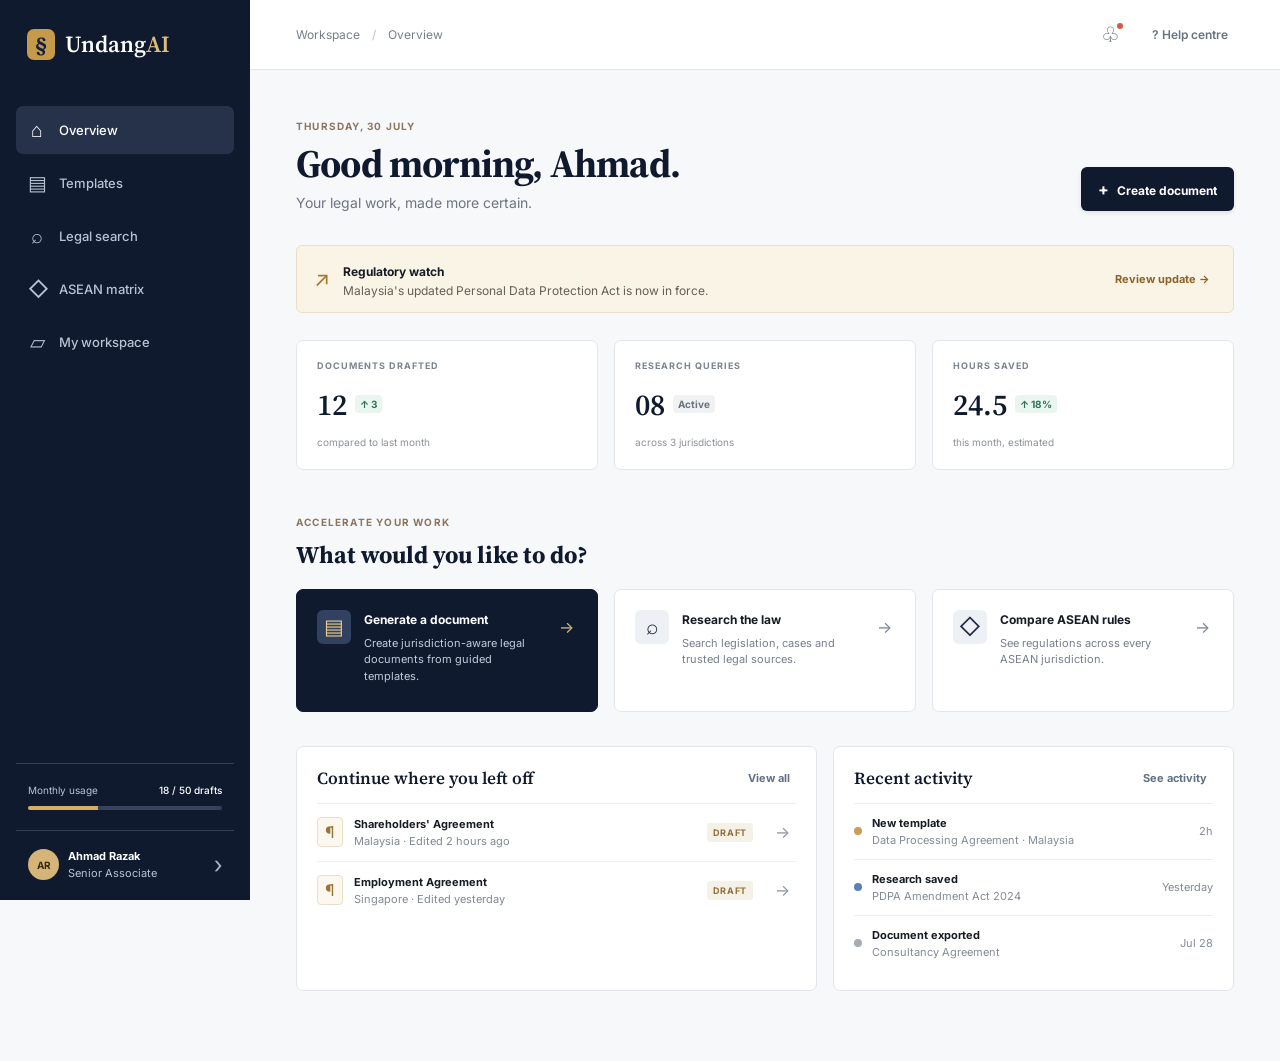
==== outputs/undangai-legal-platform/index.html @ 3685d93d "initial commit" ====
<!doctype html>
<html lang="en">
<head>
  <meta charset="UTF-8" />
  <meta name="viewport" content="width=device-width, initial-scale=1.0" />
  <meta name="description" content="UndangAI — legal templates and intelligent source search for ASEAN professionals." />
  <title>UndangAI — Legal intelligence, ready to act</title>
  <link rel="preconnect" href="https://fonts.googleapis.com"><link rel="preconnect" href="https://fonts.gstatic.com" crossorigin>
  <link href="https://fonts.googleapis.com/css2?family=DM+Mono:wght@400;500&family=Inter:wght@400;500;600;700&family=Source+Serif+4:opsz,wght@8..60,500;8..60,600;8..60,700&display=swap" rel="stylesheet">
  <link rel="stylesheet" href="styles.css" />
</head>
<body>
  <div class="app-shell">
    <aside class="sidebar">
      <a class="brand" href="#home" data-page="home"><span class="brand-mark">§</span><span>Undang<span>AI</span></span></a>
      <nav class="nav" aria-label="Primary navigation">
        <button class="nav-link active" data-page="home"><i>⌂</i> Overview</button>
        <button class="nav-link" data-page="templates"><i>▤</i> Templates</button>
        <button class="nav-link" data-page="search"><i>⌕</i> Legal search</button>
        <button class="nav-link" data-page="matrix"><i>◇</i> ASEAN matrix</button>
        <button class="nav-link" data-page="workspace"><i>▱</i> My workspace</button>
      </nav>
      <div class="sidebar-bottom">
        <div class="usage"><div><span>Monthly usage</span><b>18 / 50 drafts</b></div><div class="meter"><span></span></div></div>
        <button class="profile-mini" data-page="profile"><span class="avatar">AR</span><span><b>Ahmad Razak</b><small>Senior Associate</small></span><i>›</i></button>
      </div>
    </aside>

    <main>
      <header class="topbar"><button id="menuToggle" class="icon-button mobile-only" aria-label="Open menu">☰</button><div class="crumb" id="crumb">Workspace <span>/</span> Overview</div><div class="top-actions"><button id="notificationButton" class="icon-button notification" aria-label="Notifications">♧<em></em></button><button class="help-button">? <span>Help centre</span></button></div></header>

      <section id="home" class="page active">
        <div class="welcome-row"><div><p class="eyebrow">THURSDAY, 30 JULY</p><h1>Good morning, Ahmad.</h1><p class="subtle">Your legal work, made more certain.</p></div><button class="primary" data-page="templates"><span>+</span> Create document</button></div>
        <div class="alert"><span class="alert-icon">↗</span><div><b>Regulatory watch</b><p>Malaysia's updated Personal Data Protection Act is now in force.</p></div><button data-page="search">Review update <span>→</span></button></div>
        <div class="metrics">
          <article><p>DOCUMENTS DRAFTED</p><div><strong>12</strong><span class="up">↑ 3</span></div><small>compared to last month</small></article>
          <article><p>RESEARCH QUERIES</p><div><strong>08</strong><span class="neutral">Active</span></div><small>across 3 jurisdictions</small></article>
          <article><p>HOURS SAVED</p><div><strong>24.5</strong><span class="up">↑ 18%</span></div><small>this month, estimated</small></article>
        </div>
        <div class="section-heading"><div><p class="eyebrow">ACCELERATE YOUR WORK</p><h2>What would you like to do?</h2></div></div>
        <div class="action-grid">
          <button class="action-card featured" data-page="templates"><span class="card-icon">▤</span><span><b>Generate a document</b><small>Create jurisdiction-aware legal documents from guided templates.</small></span><i>→</i></button>
          <button class="action-card" data-page="search"><span class="card-icon">⌕</span><span><b>Research the law</b><small>Search legislation, cases and trusted legal sources.</small></span><i>→</i></button>
          <button class="action-card" data-page="matrix"><span class="card-icon">◇</span><span><b>Compare ASEAN rules</b><small>See regulations across every ASEAN jurisdiction.</small></span><i>→</i></button>
        </div>
        <div class="two-col"><section class="panel"><div class="panel-title"><h3>Continue where you left off</h3><button data-page="workspace">View all</button></div><div class="document-row"><span class="doc-icon">¶</span><div><b>Shareholders' Agreement</b><small>Malaysia · Edited 2 hours ago</small></div><span class="draft">DRAFT</span><button class="row-arrow">→</button></div><div class="document-row"><span class="doc-icon">¶</span><div><b>Employment Agreement</b><small>Singapore · Edited yesterday</small></div><span class="draft">DRAFT</span><button class="row-arrow">→</button></div></section><section class="panel activity"><div class="panel-title"><h3>Recent activity</h3><button>See activity</button></div><div class="activity-row"><span class="activity-dot gold"></span><p><b>New template</b><small>Data Processing Agreement · Malaysia</small></p><time>2h</time></div><div class="activity-row"><span class="activity-dot blue"></span><p><b>Research saved</b><small>PDPA Amendment Act 2024</small></p><time>Yesterday</time></div><div class="activity-row"><span class="activity-dot grey"></span><p><b>Document exported</b><small>Consultancy Agreement</small></p><time>Jul 28</time></div></section></div>
      </section>

      <section id="templates" class="page">
        <div class="page-intro"><div><p class="eyebrow">SMART DOCUMENTS</p><h1>Start with the right foundation.</h1><p class="subtle">Guided templates that adapt to the law where you work.</p></div><button class="outline" id="savedTemplates">♡ Saved templates</button></div>
        <div class="template-controls"><label class="search-field">⌕ <input id="templateSearch" placeholder="Search templates, e.g. employment agreement" /></label><select id="jurisdictionFilter"><option value="all">All jurisdictions</option><option>Malaysia</option><option>Singapore</option><option>Indonesia</option><option>Thailand</option></select></div>
        <div class="category-pills"><button class="pill active">All templates</button><button class="pill">Litigation</button><button class="pill">Agreements</button><button class="pill">Corporate</button><button class="pill">Property</button><button class="pill">Employment</button><button class="pill">Banking & Finance</button><button class="pill">Family Law</button><button class="pill">Wills & Estates</button><button class="pill">Intellectual Property</button><button class="pill">Dispute Resolution</button><button class="pill">Compliance</button></div>
        <div id="templateGrid" class="template-grid"></div>
      </section>

      <section id="search" class="page">
        <div class="search-hero"><p class="eyebrow">INTELLIGENT LEGAL RESEARCH</p><h1>Find the law. Verify the source.</h1><p>Search across curated legislation, cases, regulatory guidance and trusted legal commentary.</p><form id="legalSearchForm" class="large-search"><span>⌕</span><input id="legalSearchInput" value="data protection obligations" aria-label="Search legal sources"/><button class="primary">Search</button></form><div class="quick-searches"><span>Popular:</span><button>Employment Act</button><button>PDPA</button><button>Company incorporation</button></div></div>
        <div id="searchResults" class="results-layout"><aside class="filters"><b>FILTER RESULTS</b><hr><label>Jurisdiction</label><button class="filter-choice selected">Malaysia <span>46</span></button><button class="filter-choice">Singapore <span>38</span></button><button class="filter-choice">Indonesia <span>22</span></button><hr><label>Source type</label><button class="filter-choice">Legislation <span>31</span></button><button class="filter-choice">Case law <span>18</span></button><button class="filter-choice">Guidance <span>15</span></button></aside><div class="results"><div class="results-head"><p><b>46 results</b> for “data protection obligations”</p><select><option>Most relevant</option><option>Newest first</option></select></div><div id="resultList"></div></div></div>
      </section>

      <section id="matrix" class="page"><div class="page-intro"><div><p class="eyebrow">ASEAN LEGAL MATRIX</p><h1>Compare rules across borders.</h1><p class="subtle">A practical view of key legal requirements across Southeast Asia.</p></div></div><div class="matrix-toolbar"><label class="search-field">⌕ <input placeholder="Search a legal topic" /></label><select><option>Data & privacy</option><option>Employment</option><option>Corporate</option></select></div><div class="matrix-wrap"><table><thead><tr><th>DATA & PRIVACY</th><th>Malaysia</th><th>Singapore</th><th>Indonesia</th><th>Thailand</th></tr></thead><tbody><tr><td><b>Primary legislation</b></td><td>PDPA 2010</td><td>PDPA 2012</td><td>Personal Data Protection Law</td><td>PDPA B.E. 2562</td></tr><tr><td><b>Data protection authority</b></td><td>JPDP</td><td>PDPC</td><td>Ministry of Communication</td><td>PDPC</td></tr><tr><td><b>Cross-border transfers</b></td><td><span class="tag caution">Conditional</span></td><td><span class="tag positive">Permitted</span></td><td><span class="tag caution">Conditional</span></td><td><span class="tag caution">Conditional</span></td></tr><tr><td><b>Maximum financial penalty</b></td><td>RM 1m</td><td>SGD 1m / 10% turnover</td><td>2% annual revenue</td><td>THB 5m</td></tr></tbody></table></div><p class="matrix-note">Last reviewed 24 July 2026 · <button>View methodology</button></p></section>

      <section id="workspace" class="page"><div class="page-intro"><div><p class="eyebrow">MY WORKSPACE</p><h1>Your documents and research.</h1><p class="subtle">Keep every matter organised and ready to return to.</p></div><button class="primary" data-page="templates">+ Create document</button></div><div class="workspace-tabs"><button class="active">Documents <span id="documentCount">12</span></button><button>Saved research <span>8</span></button></div><div id="workspaceList" class="workspace-list"></div></section>

      <section id="profile" class="page"><div class="page-intro"><div><p class="eyebrow">FIRM ADMINISTRATION</p><h1>Profile, firm & intelligence settings.</h1><p class="subtle">Control your team, jurisdictions, data and legal-work alerts in one place.</p></div><button class="outline" id="exportSettings">Export settings</button></div><div class="profile-layout"><nav class="settings-nav" id="settingsNav"><button class="active" data-settings="personal">Personal details</button><button data-settings="firm">Firm & team</button><button data-settings="crossborder">Cross-border practice</button><button data-settings="notifications">Notifications</button><button data-settings="intelligence">AI & knowledge</button><button data-settings="data">Data & security</button><button data-settings="billing">Billing & plan</button></nav><form id="profileForm" class="profile-card settings-pane active" data-pane="personal"><div class="profile-header"><span class="large-avatar">AR</span><div><h2>Ahmad Razak</h2><p>ahmad.razak@razakpartners.com</p></div><button type="button" class="outline">Change photo</button></div><hr><h3>Personal details</h3><div class="form-grid"><label>First name<input value="Ahmad" /></label><label>Last name<input value="Razak" /></label><label>Email address<input value="ahmad.razak@razakpartners.com" /></label><label>Role<input value="Senior Associate" /></label><label>Bar registration<input value="Malaysian Bar #12345" /></label><label>Default jurisdiction<select><option>Malaysia</option><option>Singapore</option></select></label></div><div class="form-actions"><button type="button" class="text-button">Cancel</button><button class="primary">Save changes</button></div></form>
      <form class="profile-card settings-pane" data-pane="firm"><h3>Firm & team</h3><p class="settings-copy">These details appear on generated documents and define your internal workspace.</p><div class="form-grid"><label>Firm name<input value="Razak & Partners" /></label><label>Firm registration<input value="LLP0012345-LGN" /></label><label>Primary office<select><option>Kuala Lumpur, Malaysia</option><option>Singapore</option></select></label><label>Document footer<input value="Razak & Partners · Advocates & Solicitors" /></label><label>Practice areas<input value="Corporate, Technology, Employment" /></label><label>Team workspace<select><option>Corporate team · 14 members</option></select></label></div><div class="team-callout"><span>♙</span><div><b>Invite and manage team members</b><p>Set member roles, matter access and approved jurisdictions.</p></div><button class="outline" type="button" id="inviteTeam">Invite member</button></div><div class="form-actions"><button class="primary">Save firm details</button></div></form>
      <form class="profile-card settings-pane" data-pane="crossborder"><h3>Cross-border practice</h3><p class="settings-copy">Choose where your firm practises. UndangAI will tailor templates, research and legal notices to these jurisdictions.</p><div class="jurisdiction-grid"><label class="check-card"><input type="checkbox" checked><span><b>Malaysia</b><small>Primary jurisdiction</small></span></label><label class="check-card"><input type="checkbox" checked><span><b>Singapore</b><small>Active jurisdiction</small></span></label><label class="check-card"><input type="checkbox"><span><b>Indonesia</b><small>Enable research & templates</small></span></label><label class="check-card"><input type="checkbox"><span><b>Thailand</b><small>Enable research & templates</small></span></label><label class="check-card"><input type="checkbox"><span><b>Vietnam</b><small>Enable research & templates</small></span></label><label class="check-card"><input type="checkbox"><span><b>Philippines</b><small>Enable research & templates</small></span></label></div><hr><h3>Cross-border safeguards</h3><label class="switch-row"><span><b>Show jurisdiction conflicts</b><small>Flag clauses that may not apply across selected countries.</small></span><input type="checkbox" checked></label><label class="switch-row"><span><b>Require local-law review</b><small>Add a review warning before exporting cross-border documents.</small></span><input type="checkbox" checked></label><label class="switch-row"><span><b>Use cross-border transfer checklist</b><small>Include data-transfer requirements in relevant documents.</small></span><input type="checkbox" checked></label><div class="form-actions"><button class="primary">Save cross-border settings</button></div></form>
      <form class="profile-card settings-pane" data-pane="notifications"><h3>Notifications</h3><p class="settings-copy">Get the legal developments that matter without losing focus.</p><label class="switch-row"><span><b>Regulatory changes</b><small>Important legislation, gazette and regulator updates in your jurisdictions.</small></span><input type="checkbox" checked></label><label class="switch-row"><span><b>Case law alerts</b><small>New decisions matching your saved research and practice areas.</small></span><input type="checkbox" checked></label><label class="switch-row"><span><b>Document reminders</b><small>Draft expiry, review dates and team activity.</small></span><input type="checkbox" checked></label><label class="switch-row"><span><b>Weekly intelligence briefing</b><small>A concise Friday email on the jurisdictions you follow.</small></span><input type="checkbox"></label><hr><div class="form-grid"><label>Delivery channel<select><option>In-app and email</option><option>In-app only</option><option>Email only</option></select></label><label>Alert threshold<select><option>Material changes only</option><option>All updates</option><option>Weekly digest only</option></select></label></div><div class="form-actions"><button class="primary">Save notification settings</button></div></form>
      <form class="profile-card settings-pane" data-pane="intelligence"><h3>AI & knowledge controls</h3><p class="settings-copy">Define the sources and rules your legal intelligence system can use.</p><div class="form-grid"><label>Knowledge mode<select><option>Verified firm database + trusted sources</option><option>Firm database only</option></select></label><label>Response citation style<select><option>Always cite sources</option><option>Cite on request</option></select></label><label>Agent approval mode<select><option>Human review before export</option><option>Draft automatically</option></select></label><label>Search freshness<select><option>Check source updates daily</option><option>Check source updates weekly</option></select></label></div><hr><label class="switch-row"><span><b>Use client matter documents for retrieval</b><small>Only for users permitted to access that client matter.</small></span><input type="checkbox" checked></label><label class="switch-row"><span><b>Allow AI to recommend related laws</b><small>Recommendations remain citations-first and require lawyer review.</small></span><input type="checkbox" checked></label><label class="switch-row"><span><b>Send anonymised quality feedback</b><small>Never includes client names, document contents or source files.</small></span><input type="checkbox"></label><div class="form-actions"><button class="primary">Save intelligence settings</button></div></form>
      <form class="profile-card settings-pane" data-pane="data"><h3>Data & security</h3><p class="settings-copy">Keep firm and client data separated, protected and retained according to your policy.</p><div class="form-grid"><label>Firm database location<select><option>Local secure database — Malaysia</option><option>Private client environment</option></select></label><label>Client data model<select><option>Separate database per client</option><option>Shared database with matter permissions</option></select></label><label>Document retention<select><option>7 years</option><option>5 years</option><option>Custom policy</option></select></label><label>Vector index encryption<select><option>Enabled (AES-256 at rest)</option></select></label></div><hr><label class="switch-row"><span><b>Enforce matter-level access control</b><small>Retrieval only searches documents the active user may access.</small></span><input type="checkbox" checked></label><label class="switch-row"><span><b>Keep client data out of model training</b><small>Client documents are never used to train external models.</small></span><input type="checkbox" checked></label><label class="switch-row"><span><b>Require multi-factor authentication</b><small>Require MFA for all firm members.</small></span><input type="checkbox" checked></label><div class="form-actions"><button class="primary">Save data & security settings</button></div></form>
      <section class="profile-card settings-pane" data-pane="billing"><h3>Billing & plan</h3><p class="settings-copy">Professional plan · 14 active users · Renews 30 August 2026</p><div class="billing-stat"><b>18 / 50</b><span>documents generated this month</span><button class="outline">Manage plan</button></div></section></div></section>
    </main>
  </div>
  <div id="templateModal" class="modal" aria-hidden="true"><div class="modal-card"><button class="modal-close" aria-label="Close">×</button><p class="eyebrow" id="modalEyebrow">CREATE DOCUMENT</p><h2 id="modalTitle">Shareholders' Agreement</h2><p id="modalDesc"></p><label>Jurisdiction<select id="modalJurisdiction"><option>Malaysia</option><option>Singapore</option><option>Indonesia</option><option>Thailand</option></select></label><label>Document name<input id="docName" value="Shareholders' Agreement" /></label><label id="templateDescLabel" class="hide">Template summary<textarea id="templateDescription"></textarea></label><div class="modal-actions"><button class="outline modal-cancel">Cancel</button><button id="generateDocument" class="primary">Generate document <span>→</span></button></div></div></div>
  <div id="documentModal" class="modal" aria-hidden="true"><div class="modal-card editor-card"><button class="modal-close" aria-label="Close">×</button><p class="eyebrow">DOCUMENT EDITOR · DRAFT</p><h2 id="editorTitle">Shareholders' Agreement</h2><div class="editor-toolbar"><button id="boldText"><b>B</b></button><button id="italicText"><i>I</i></button><span>Auto-saved just now</span><button id="downloadDocument" class="primary">⇩ Download .doc</button></div><textarea id="documentText" aria-label="Document content"></textarea><p class="editor-note">Generated from verified template guidance. Review for jurisdictional and client-specific accuracy before use.</p></div></div>
  <div id="loginModal" class="modal" aria-hidden="true"><div class="modal-card login-card"><button class="modal-close" aria-label="Close">×</button><span class="brand-mark">§</span><h2>Welcome to UndangAI</h2><p>Sign in to save your legal work and continue across devices.</p><label>Email address<input type="email" placeholder="you@firm.com" /></label><label>Password<input type="password" placeholder="••••••••" /></label><button id="signIn" class="primary full">Sign in</button><small>By continuing, you agree to our Terms and Privacy Policy.</small></div></div>
  <div id="toast" class="toast" role="status"></div>
  <aside id="notificationPanel" aria-hidden="true" style="display:none;position:fixed;z-index:15;right:20px;top:79px;width:min(370px,calc(100vw - 40px));background:#fff;border:1px solid #e4e6eb;border-radius:9px;box-shadow:0 16px 45px #111c3033;padding:18px"><div class="panel-title"><div><p class="eyebrow">NOTIFICATIONS</p><h3>Legal intelligence</h3></div><button id="closeNotifications" class="row-arrow">×</button></div><div id="notificationList"></div><button id="markRead" class="text-button">Mark all as read</button></aside>
  <script src="app.js"></script>
</body>
</html>
---- outputs/undangai-legal-platform/styles.css ----
:root{--navy:#101a2f;--ink:#171b24;--muted:#6e7480;--line:#e4e6eb;--paper:#fff;--bg:#f7f8fa;--gold:#b78938;--pale-gold:#faf4e7;--blue:#315b92;--green:#2d7458;font-family:Inter,Arial,sans-serif;color:var(--ink)}*{box-sizing:border-box}body{margin:0;background:var(--bg)}button,input,select,textarea{font:inherit}button{cursor:pointer;border:0;background:none;color:inherit}.app-shell{min-height:100vh;display:grid;grid-template-columns:250px 1fr}.sidebar{background:var(--navy);color:#e8edf7;padding:28px 16px 20px;display:flex;flex-direction:column;position:fixed;width:250px;height:100vh}.brand{display:flex;align-items:center;gap:10px;color:#fff;text-decoration:none;font:600 23px 'Source Serif 4',serif;padding:0 11px;margin-bottom:46px}.brand>span:last-child span{color:#ddbd7b}.brand-mark{background:#c69a4b;color:#15213a;border-radius:7px;width:28px;height:31px;display:inline-grid;place-items:center;font:700 23px 'Source Serif 4'}.nav{display:grid;gap:5px}.nav-link{display:flex;text-align:left;align-items:center;gap:13px;padding:12px 12px;border-radius:7px;color:#b9c2d2;font-size:13px;font-weight:500}.nav-link i{font-style:normal;font-size:20px;width:18px;text-align:center}.nav-link.active,.nav-link:hover{background:#25324a;color:#fff}.sidebar-bottom{margin-top:auto}.usage{border-top:1px solid #334058;padding:20px 12px}.usage>div:first-child{display:flex;justify-content:space-between;color:#b9c2d2;font-size:10px}.usage b{color:white;font-weight:500}.meter{height:4px;border-radius:8px;background:#354259;margin-top:10px;overflow:hidden}.meter span{display:block;width:36%;height:100%;background:#d6ad64}.profile-mini{border-top:1px solid #334058;padding:18px 12px 0;display:flex;gap:9px;align-items:center;text-align:left;color:white;width:100%}.avatar,.large-avatar{display:grid;place-items:center;border-radius:50%;background:#d4b477;color:#392a10;font-weight:700}.avatar{width:31px;height:31px;font-size:10px}.profile-mini b,.profile-mini small{display:block;font-size:11px}.profile-mini small{color:#b9c2d2;margin-top:3px}.profile-mini i{font-size:24px;margin-left:auto;color:#a9b3c7;font-style:normal}main{grid-column:2;min-width:0}.topbar{height:70px;border-bottom:1px solid var(--line);background:#fff;display:flex;align-items:center;justify-content:space-between;padding:0 46px;position:sticky;top:0;z-index:5}.crumb{font-size:12px;color:#777f8c}.crumb span{color:#bdc1c8;margin:0 9px}.top-actions{display:flex;align-items:center;gap:20px}.icon-button{position:relative;font-size:21px;color:#5c6573}.notification em{position:absolute;width:6px;height:6px;border-radius:50%;background:#d35b45;top:2px;right:3px}.help-button{font-size:12px;color:#6a7280;font-weight:600}.help-button:first-letter{border:1px solid #aeb5c0;border-radius:50%;padding:0 4px;margin-right:5px}.page{display:none;max-width:1190px;margin:auto;padding:50px 46px 70px}.page.active{display:block}h1,h2,h3,p{margin:0}h1,h2{font-family:'Source Serif 4',serif;color:var(--navy)}h1{font-size:39px;line-height:1.12;letter-spacing:-.8px}.subtle{color:var(--muted);font-size:14px;margin-top:8px}.eyebrow{font-size:10px;color:#8b7660;letter-spacing:1.2px;font-weight:700;margin-bottom:10px}.welcome-row,.page-intro{display:flex;justify-content:space-between;gap:20px;align-items:flex-end}.primary{background:var(--navy);color:white;border-radius:6px;padding:12px 17px;font-size:12px;font-weight:700;box-shadow:0 2px 4px #0c16271a}.primary:hover{background:#263b62}.primary span{font-size:16px;margin-right:5px}.outline{border:1px solid #d4d9e0;border-radius:6px;padding:10px 14px;color:#364050;background:white;font-size:12px;font-weight:600}.alert{margin:34px 0 27px;background:var(--pale-gold);border:1px solid #eddfc5;padding:14px 17px;display:flex;align-items:center;gap:13px;border-radius:6px}.alert-icon{color:#a87528;font-size:21px}.alert b{font-size:12px}.alert p{font-size:12px;color:#655f54;margin-top:3px}.alert button{margin-left:auto;color:#8b6325;font-size:11px;font-weight:700}.metrics{display:grid;grid-template-columns:repeat(3,1fr);gap:16px}.metrics article,.panel,.template-card,.profile-card{background:white;border:1px solid var(--line);border-radius:7px}.metrics article{padding:19px 20px}.metrics p{font-weight:700;font-size:9px;letter-spacing:1px;color:#7c8490}.metrics div{display:flex;align-items:center;gap:8px;margin:13px 0 5px}.metrics strong{font:600 30px 'Source Serif 4',serif;color:var(--navy)}.metrics span{font-size:10px;font-weight:700;padding:3px 5px;border-radius:4px}.up{color:var(--green);background:#eaf5ef}.neutral{color:#6a7280;background:#f1f2f4}.metrics small{font-size:10px;color:#8b919a}.section-heading{margin:46px 0 18px}.section-heading h2{font-size:24px}.action-grid{display:grid;grid-template-columns:repeat(3,1fr);gap:16px}.action-card{padding:20px;text-align:left;background:#fff;border:1px solid var(--line);border-radius:7px;display:grid;grid-template-columns:37px 1fr 18px;gap:10px;align-items:flex-start;min-height:123px}.action-card:hover{border-color:#abb6c5;transform:translateY(-1px)}.action-card.featured{background:var(--navy);border-color:var(--navy);color:#fff}.card-icon{width:34px;height:34px;border-radius:6px;display:grid;place-items:center;background:#edf0f5;color:#1c2941;font-size:21px}.featured .card-icon{background:#31415f;color:#e8c987}.action-card b,.action-card small{display:block}.action-card b{font-size:12px;margin:2px 0 8px}.action-card small{font-size:11px;line-height:1.5;color:#767e8d}.featured small{color:#c4ccda}.action-card i{font-style:normal;color:#7a8391;margin-top:7px}.featured i{color:#d8bc83}.two-col{display:grid;grid-template-columns:1.3fr 1fr;gap:16px;margin-top:34px}.panel{padding:19px 20px}.panel-title{display:flex;justify-content:space-between;align-items:center;margin-bottom:13px}.panel-title h3{font:600 17px 'Source Serif 4',serif;color:var(--navy)}.panel-title button{color:#627083;font-size:11px;font-weight:700}.document-row{display:flex;align-items:center;gap:11px;padding:13px 0;border-top:1px solid #edf0f3}.doc-icon{color:#9b7537;border:1px solid #eadfc9;border-radius:4px;padding:4px 7px;background:#fcf8f0}.document-row b,.document-row small{display:block;font-size:11px}.document-row small{color:#818895;margin-top:3px}.draft,.completed{font-size:9px;font-weight:700;letter-spacing:.7px;padding:4px 6px;border-radius:3px;margin-left:auto}.draft{background:#f6f1e7;color:#91703e}.completed{background:#e9f5ef;color:#337b5f}.row-arrow{font-size:16px;color:#8e97a3;margin-left:5px}.activity-row{border-top:1px solid #edf0f3;padding:12px 0;display:flex;gap:10px;align-items:center}.activity-dot{width:8px;height:8px;border-radius:50%}.gold{background:#c99e55}.blue{background:#5881b5}.grey{background:#a5acb7}.activity-row p{display:grid;gap:3px;flex:1}.activity-row b,.activity-row small,.activity-row time{font-size:11px}.activity-row small,.activity-row time{color:#838b97}.page-intro{margin-bottom:31px}.template-controls,.matrix-toolbar{display:flex;gap:12px;margin-bottom:15px}.search-field{border:1px solid #d8dce2;border-radius:6px;background:#fff;display:flex;align-items:center;gap:9px;padding:0 12px;flex:1;color:#687384}.search-field input{width:100%;padding:12px 0;border:0;outline:0;font-size:12px}.template-controls select,.matrix-toolbar select,.results select{border:1px solid #d8dce2;border-radius:6px;background:white;padding:0 12px;color:#4d5868;font-size:12px}.category-pills{display:flex;gap:7px;flex-wrap:wrap;margin-bottom:26px}.pill{font-size:11px;padding:8px 12px;border:1px solid #dfe3e8;border-radius:20px;background:#fff;color:#68717e}.pill.active{border-color:var(--navy);background:var(--navy);color:#fff}.template-grid{display:grid;grid-template-columns:repeat(3,1fr);gap:15px}.template-card{padding:18px;text-align:left;transition:.15s}.template-card:hover{box-shadow:0 7px 18px #17213a10;border-color:#bcc5d2}.template-top{display:flex;justify-content:space-between;align-items:flex-start}.template-symbol{width:36px;height:38px;display:grid;place-items:center;border-radius:5px;background:#f5f1e9;color:#aa7d37;font-size:20px}.save-template{color:#9ba3af;font-size:19px}.template-card h3{font:600 17px 'Source Serif 4',serif;color:var(--navy);margin:17px 0 7px}.template-card p{font-size:11px;color:#727b88;line-height:1.55;min-height:35px}.template-meta{display:flex;gap:7px;margin-top:16px}.tag{font-size:9px;padding:4px 6px;border-radius:3px;background:#f0f2f5;color:#647080;font-weight:700}.tag.caution{background:#fbf1df;color:#9a722f}.tag.positive{background:#e9f5ef;color:#2c7356}.template-start{display:flex;justify-content:space-between;border-top:1px solid #eef0f3;margin-top:15px;padding-top:12px;color:#3b4c67;font-size:11px;font-weight:700}.template-edit{color:#7b8797;font-size:10px;margin-top:10px;text-decoration:underline}.search-hero{text-align:center;max-width:800px;margin:7px auto 38px}.search-hero h1{font-size:38px}.search-hero>p:not(.eyebrow){color:var(--muted);font-size:14px;margin:11px auto 24px;max-width:580px;line-height:1.6}.large-search{display:flex;padding:6px 7px 6px 17px;gap:10px;align-items:center;background:#fff;border:1px solid #c9ced6;border-radius:8px;box-shadow:0 5px 18px #1b283d0b}.large-search span{font-size:20px;color:#637083}.large-search input{border:0;outline:0;flex:1;font-size:13px}.large-search .primary{padding:11px 20px}.quick-searches{margin-top:12px;display:flex;justify-content:center;gap:9px;font-size:10px;color:#87909e}.quick-searches button{text-decoration:underline;color:#5d6e85}.results-layout{display:grid;grid-template-columns:200px 1fr;gap:30px}.filters{border-right:1px solid var(--line);padding-right:23px}.filters>b,.filters label{font-size:9px;font-weight:700;color:#737d8a;letter-spacing:.9px}.filters hr{border:0;border-top:1px solid var(--line);margin:16px 0}.filters label{display:block;margin-bottom:9px}.filter-choice{display:flex;justify-content:space-between;width:100%;text-align:left;padding:8px 8px;color:#626d7a;font-size:11px;border-radius:4px}.filter-choice.selected{background:#eaf0f8;color:#233e67;font-weight:700}.filter-choice span{color:#99a1ac}.results-head{display:flex;justify-content:space-between;align-items:center;border-bottom:1px solid var(--line);padding-bottom:14px}.results-head p{font-size:12px;color:#6e7682}.results-head b{color:#252e3b}.results-head select{padding:8px}.result{padding:21px 0;border-bottom:1px solid var(--line)}.result-meta{display:flex;gap:7px;font-size:9px;font-weight:700;color:#7a8490;letter-spacing:.5px;margin-bottom:8px}.source-pill{color:#87652e;background:#f8f0e1;padding:3px 5px;border-radius:3px}.result h3{font:600 20px 'Source Serif 4',serif;color:#1a355c;margin-bottom:7px}.result p{font-size:12px;color:#65707e;line-height:1.55}.result-footer{display:flex;align-items:center;justify-content:space-between;margin-top:12px}.result-footer small{font-size:10px;color:#8c949f}.source-link{font-size:11px;font-weight:700;color:#294d7c;text-decoration:none}.source-link:hover{text-decoration:underline}.matrix-wrap{overflow:auto;background:#fff;border:1px solid var(--line);border-radius:7px}.matrix-wrap table{border-collapse:collapse;width:100%;min-width:700px;font-size:12px}.matrix-wrap th{background:#17243d;color:#fff;padding:15px;text-align:left;font-size:10px;letter-spacing:.6px}.matrix-wrap td{padding:16px 15px;border-bottom:1px solid #eaedf1;color:#5c6673;vertical-align:top}.matrix-wrap td:first-child{color:#26344b;width:23%}.matrix-note{font-size:10px;color:#868e99;margin-top:12px}.matrix-note button{color:#405b82;font-weight:700}.workspace-tabs{display:flex;border-bottom:1px solid var(--line);gap:22px;margin-bottom:12px}.workspace-tabs button{padding:10px 1px;font-size:12px;color:#6e7783}.workspace-tabs button.active{border-bottom:2px solid #1a2b47;color:#1a2b47;font-weight:700}.workspace-tabs span{background:#ecedf0;padding:2px 5px;border-radius:8px;font-size:9px}.workspace-row{display:grid;grid-template-columns:2fr 1fr 1.2fr .6fr;align-items:center;padding:16px;border-bottom:1px solid #e9ebef;font-size:12px;color:#606a77}.workspace-row.header{font-size:9px;color:#858e9b;font-weight:700;letter-spacing:.7px;padding-top:9px}.workspace-row b{color:#26344b}.profile-layout{display:grid;grid-template-columns:200px 1fr;gap:25px}.settings-nav{display:grid;align-content:start;gap:4px}.settings-nav button{text-align:left;padding:11px 12px;border-radius:5px;font-size:12px;color:#697381}.settings-nav button.active{background:#e9eef6;color:#233e67;font-weight:700}.profile-card{padding:28px;max-width:760px}.settings-pane{display:none}.settings-pane.active{display:block}.profile-header{display:flex;align-items:center;gap:14px}.large-avatar{width:56px;height:56px;font-size:16px}.profile-header h2{font-size:22px}.profile-header p{font-size:12px;color:#717a87;margin-top:3px}.profile-header .outline{margin-left:auto}.profile-card hr{border:0;border-top:1px solid var(--line);margin:25px 0}.profile-card h3{font:600 19px 'Source Serif 4',serif;color:var(--navy);margin-bottom:7px}.settings-copy{font-size:12px;color:#707a87;line-height:1.55;margin-bottom:20px}.form-grid{display:grid;grid-template-columns:1fr 1fr;gap:16px}.form-grid label,.modal-card label,.login-card label{font-size:11px;font-weight:700;color:#535e6c;display:grid;gap:7px}.form-grid input,.form-grid select,.modal-card input,.modal-card select,.modal-card textarea{height:39px;border:1px solid #d6dbe2;border-radius:5px;padding:0 10px;color:#334052;background:#fff;font-size:12px}.modal-card textarea{height:74px;padding:9px;resize:vertical}.form-actions{display:flex;justify-content:flex-end;gap:10px;margin-top:26px}.text-button{font-size:12px;color:#627083;padding:10px}.team-callout{display:flex;gap:12px;align-items:center;background:#f4f7fa;border-radius:6px;margin-top:23px;padding:15px}.team-callout>span{font-size:21px;color:#385780}.team-callout div{flex:1}.team-callout b,.team-callout p{font-size:11px}.team-callout p{color:#778190;margin-top:3px}.jurisdiction-grid{display:grid;grid-template-columns:1fr 1fr;gap:10px}.check-card{display:flex;gap:10px;border:1px solid #dde1e7;padding:12px;border-radius:6px;align-items:center}.check-card input{accent-color:#243d65}.check-card b,.check-card small{display:block;font-size:11px}.check-card small{color:#7d8794;margin-top:3px}.switch-row{display:flex;justify-content:space-between;gap:20px;padding:13px 0;border-bottom:1px solid #edf0f3;align-items:center}.switch-row span{display:grid;gap:3px}.switch-row b{font-size:12px}.switch-row small{font-size:10px;color:#7a8490}.switch-row input{appearance:none;width:34px;height:19px;border-radius:12px;background:#cfd5de;position:relative;flex:none;transition:.2s}.switch-row input:after{content:"";position:absolute;width:15px;height:15px;left:2px;top:2px;border-radius:50%;background:#fff;transition:.2s}.switch-row input:checked{background:#345a90}.switch-row input:checked:after{left:17px}.billing-stat{display:flex;align-items:center;gap:12px;border-top:1px solid var(--line);border-bottom:1px solid var(--line);padding:18px 0;margin-top:22px}.billing-stat b{font:600 26px 'Source Serif 4',serif;color:var(--navy)}.billing-stat span{font-size:11px;color:#737d89;flex:1}.modal{display:none;position:fixed;z-index:20;inset:0;background:#101a2f8a;align-items:center;justify-content:center;padding:20px}.modal.open{display:flex}.modal-card{position:relative;background:#fff;border-radius:9px;padding:30px;width:min(465px,100%);box-shadow:0 20px 60px #07142655}.modal-close{position:absolute;right:14px;top:10px;color:#687383;font-size:28px}.modal-card h2{font-size:27px;margin-bottom:8px}.modal-card>p:not(.eyebrow){color:#6c7582;font-size:12px;line-height:1.55;margin-bottom:20px}.modal-card label{margin:14px 0}.modal-actions{display:flex;justify-content:flex-end;gap:10px;margin-top:23px}.hide{display:none!important}.editor-card{width:min(840px,100%)}.editor-toolbar{display:flex;align-items:center;gap:8px;border-top:1px solid var(--line);border-bottom:1px solid var(--line);padding:10px 0;margin:20px 0 12px}.editor-toolbar>button:not(.primary){border:1px solid #dfe3e8;border-radius:4px;width:29px;height:27px}.editor-toolbar span{font-size:10px;color:#87909b;flex:1}.editor-toolbar .primary{padding:9px 11px}.editor-card textarea{width:100%;height:310px;border:1px solid #dce0e6;border-radius:5px;padding:16px;font:14px/1.75 'Source Serif 4',serif;resize:vertical}.editor-note{margin-top:9px!important;font-size:10px!important;color:#84909e!important}.login-card{text-align:center;max-width:395px}.login-card .brand-mark{margin:auto}.login-card h2{margin-top:17px}.login-card label{text-align:left}.full{width:100%;margin-top:7px}.login-card small{display:block;color:#8a929e;font-size:10px;line-height:1.5;margin-top:16px}.toast{position:fixed;z-index:30;bottom:25px;right:25px;background:#13213a;color:#fff;padding:13px 17px;border-radius:6px;font-size:12px;box-shadow:0 6px 22px #101a2f33;transform:translateY(80px);opacity:0;transition:.25s}.toast.show{transform:translateY(0);opacity:1}.mobile-only{display:none}@media(max-width:850px){.app-shell{display:block}.sidebar{transform:translateX(-100%);transition:.2s;z-index:12}.sidebar.open{transform:none}.mobile-only{display:block}.topbar{padding:0 20px}.page{padding:35px 20px}.metrics,.action-grid,.template-grid{grid-template-columns:1fr 1fr}.two-col,.profile-layout{grid-template-columns:1fr}.results-layout{grid-template-columns:1fr}.filters{display:none}.search-hero h1,h1{font-size:32px}.workspace-row{grid-template-columns:1.8fr .8fr 1fr}.workspace-row span:last-child{display:none}}@media(max-width:560px){.metrics,.action-grid,.template-grid,.form-grid,.jurisdiction-grid{grid-template-columns:1fr}.topbar .help-button span{display:none}.welcome-row,.page-intro,.alert{align-items:flex-start;flex-direction:column}.alert button{margin-left:35px}.two-col{margin-top:16px}.template-controls,.matrix-toolbar{flex-direction:column}.template-controls select,.matrix-toolbar select{height:40px}.workspace-row{grid-template-columns:1fr 1fr}.workspace-row span:nth-child(3){display:none}.workspace-row.header span:nth-child(3){display:none}.profile-card{padding:20px}.profile-header{flex-wrap:wrap}.profile-header .outline{margin-left:0}.results-head{gap:10px}.large-search{padding-left:10px}.quick-searches{flex-wrap:wrap}.crumb{display:none}.team-callout{align-items:flex-start;flex-wrap:wrap}.editor-toolbar{flex-wrap:wrap}.editor-toolbar span{min-width:100px}}
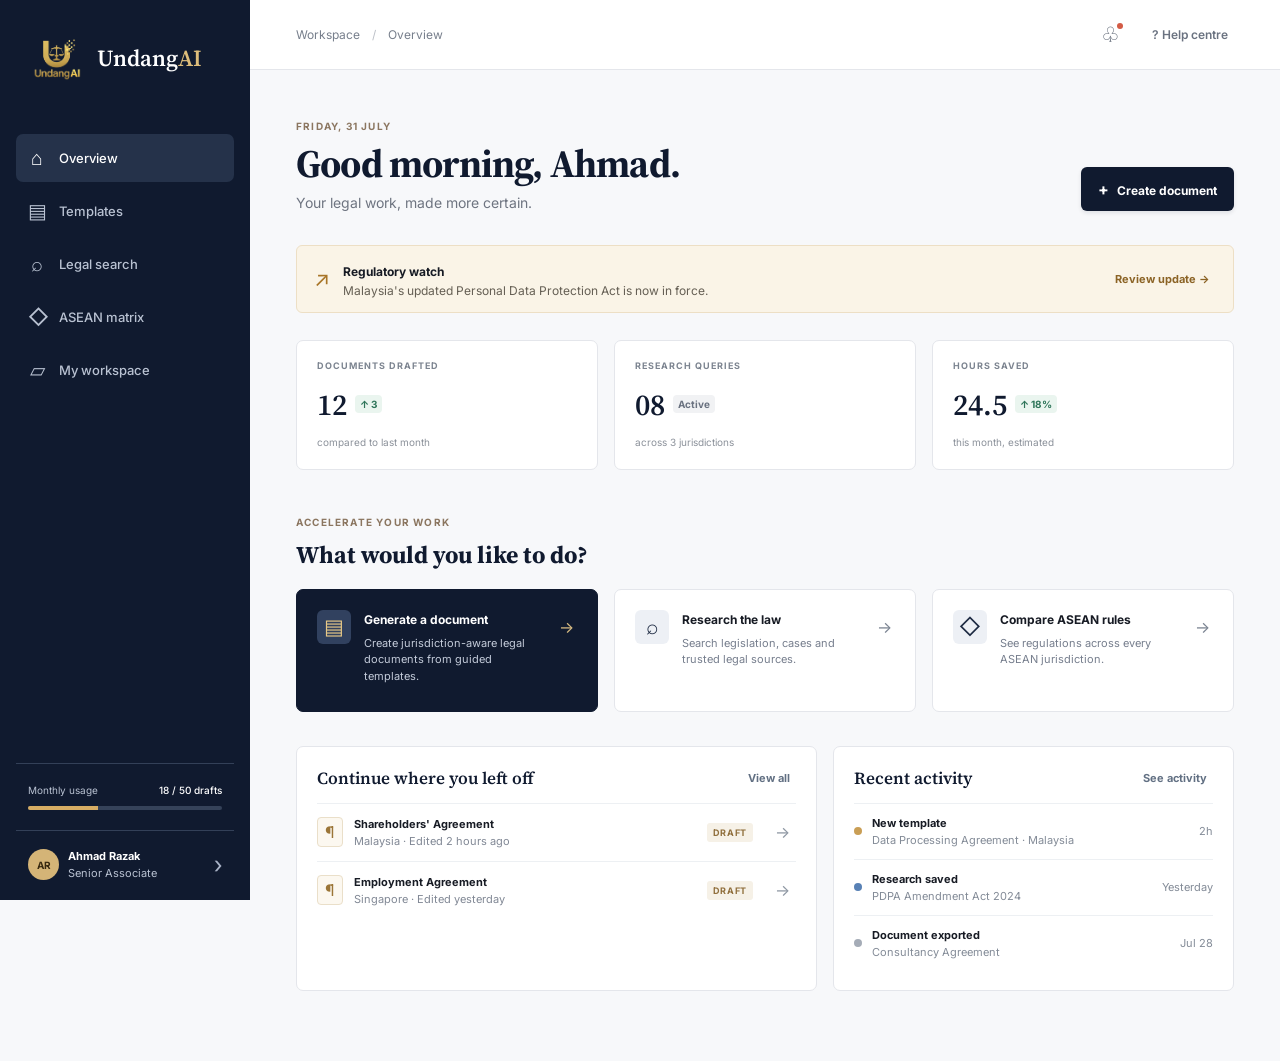
==== commit 7f8c8c1c: "logo adjustment" ====
--- a/outputs/undangai-legal-platform/index.html
+++ b/outputs/undangai-legal-platform/index.html
@@ -12,7 +12,7 @@
 <body>
   <div class="app-shell">
     <aside class="sidebar">
-      <a class="brand" href="#home" data-page="home"><span class="brand-mark">§</span><span>Undang<span>AI</span></span></a>
+      <a class="brand" href="#home" data-page="home"><img src="assets/logo.PNG" alt="UndangAI Logo" class="brand-logo"><span>Undang<span>AI</span></span></a>
       <nav class="nav" aria-label="Primary navigation">
         <button class="nav-link active" data-page="home"><i>⌂</i> Overview</button>
         <button class="nav-link" data-page="templates"><i>▤</i> Templates</button>
@@ -30,7 +30,7 @@
       <header class="topbar"><button id="menuToggle" class="icon-button mobile-only" aria-label="Open menu">☰</button><div class="crumb" id="crumb">Workspace <span>/</span> Overview</div><div class="top-actions"><button id="notificationButton" class="icon-button notification" aria-label="Notifications">♧<em></em></button><button class="help-button">? <span>Help centre</span></button></div></header>
 
       <section id="home" class="page active">
-        <div class="welcome-row"><div><p class="eyebrow">THURSDAY, 30 JULY</p><h1>Good morning, Ahmad.</h1><p class="subtle">Your legal work, made more certain.</p></div><button class="primary" data-page="templates"><span>+</span> Create document</button></div>
+        <div class="welcome-row"><div><p class="eyebrow">FRIDAY, 31 JULY</p><h1>Good morning, Ahmad.</h1><p class="subtle">Your legal work, made more certain.</p></div><button class="primary" data-page="templates"><span>+</span> Create document</button></div>
         <div class="alert"><span class="alert-icon">↗</span><div><b>Regulatory watch</b><p>Malaysia's updated Personal Data Protection Act is now in force.</p></div><button data-page="search">Review update <span>→</span></button></div>
         <div class="metrics">
           <article><p>DOCUMENTS DRAFTED</p><div><strong>12</strong><span class="up">↑ 3</span></div><small>compared to last month</small></article>
--- a/outputs/undangai-legal-platform/styles.css
+++ b/outputs/undangai-legal-platform/styles.css
@@ -1 +1,7 @@
 :root{--navy:#101a2f;--ink:#171b24;--muted:#6e7480;--line:#e4e6eb;--paper:#fff;--bg:#f7f8fa;--gold:#b78938;--pale-gold:#faf4e7;--blue:#315b92;--green:#2d7458;font-family:Inter,Arial,sans-serif;color:var(--ink)}*{box-sizing:border-box}body{margin:0;background:var(--bg)}button,input,select,textarea{font:inherit}button{cursor:pointer;border:0;background:none;color:inherit}.app-shell{min-height:100vh;display:grid;grid-template-columns:250px 1fr}.sidebar{background:var(--navy);color:#e8edf7;padding:28px 16px 20px;display:flex;flex-direction:column;position:fixed;width:250px;height:100vh}.brand{display:flex;align-items:center;gap:10px;color:#fff;text-decoration:none;font:600 23px 'Source Serif 4',serif;padding:0 11px;margin-bottom:46px}.brand>span:last-child span{color:#ddbd7b}.brand-mark{background:#c69a4b;color:#15213a;border-radius:7px;width:28px;height:31px;display:inline-grid;place-items:center;font:700 23px 'Source Serif 4'}.nav{display:grid;gap:5px}.nav-link{display:flex;text-align:left;align-items:center;gap:13px;padding:12px 12px;border-radius:7px;color:#b9c2d2;font-size:13px;font-weight:500}.nav-link i{font-style:normal;font-size:20px;width:18px;text-align:center}.nav-link.active,.nav-link:hover{background:#25324a;color:#fff}.sidebar-bottom{margin-top:auto}.usage{border-top:1px solid #334058;padding:20px 12px}.usage>div:first-child{display:flex;justify-content:space-between;color:#b9c2d2;font-size:10px}.usage b{color:white;font-weight:500}.meter{height:4px;border-radius:8px;background:#354259;margin-top:10px;overflow:hidden}.meter span{display:block;width:36%;height:100%;background:#d6ad64}.profile-mini{border-top:1px solid #334058;padding:18px 12px 0;display:flex;gap:9px;align-items:center;text-align:left;color:white;width:100%}.avatar,.large-avatar{display:grid;place-items:center;border-radius:50%;background:#d4b477;color:#392a10;font-weight:700}.avatar{width:31px;height:31px;font-size:10px}.profile-mini b,.profile-mini small{display:block;font-size:11px}.profile-mini small{color:#b9c2d2;margin-top:3px}.profile-mini i{font-size:24px;margin-left:auto;color:#a9b3c7;font-style:normal}main{grid-column:2;min-width:0}.topbar{height:70px;border-bottom:1px solid var(--line);background:#fff;display:flex;align-items:center;justify-content:space-between;padding:0 46px;position:sticky;top:0;z-index:5}.crumb{font-size:12px;color:#777f8c}.crumb span{color:#bdc1c8;margin:0 9px}.top-actions{display:flex;align-items:center;gap:20px}.icon-button{position:relative;font-size:21px;color:#5c6573}.notification em{position:absolute;width:6px;height:6px;border-radius:50%;background:#d35b45;top:2px;right:3px}.help-button{font-size:12px;color:#6a7280;font-weight:600}.help-button:first-letter{border:1px solid #aeb5c0;border-radius:50%;padding:0 4px;margin-right:5px}.page{display:none;max-width:1190px;margin:auto;padding:50px 46px 70px}.page.active{display:block}h1,h2,h3,p{margin:0}h1,h2{font-family:'Source Serif 4',serif;color:var(--navy)}h1{font-size:39px;line-height:1.12;letter-spacing:-.8px}.subtle{color:var(--muted);font-size:14px;margin-top:8px}.eyebrow{font-size:10px;color:#8b7660;letter-spacing:1.2px;font-weight:700;margin-bottom:10px}.welcome-row,.page-intro{display:flex;justify-content:space-between;gap:20px;align-items:flex-end}.primary{background:var(--navy);color:white;border-radius:6px;padding:12px 17px;font-size:12px;font-weight:700;box-shadow:0 2px 4px #0c16271a}.primary:hover{background:#263b62}.primary span{font-size:16px;margin-right:5px}.outline{border:1px solid #d4d9e0;border-radius:6px;padding:10px 14px;color:#364050;background:white;font-size:12px;font-weight:600}.alert{margin:34px 0 27px;background:var(--pale-gold);border:1px solid #eddfc5;padding:14px 17px;display:flex;align-items:center;gap:13px;border-radius:6px}.alert-icon{color:#a87528;font-size:21px}.alert b{font-size:12px}.alert p{font-size:12px;color:#655f54;margin-top:3px}.alert button{margin-left:auto;color:#8b6325;font-size:11px;font-weight:700}.metrics{display:grid;grid-template-columns:repeat(3,1fr);gap:16px}.metrics article,.panel,.template-card,.profile-card{background:white;border:1px solid var(--line);border-radius:7px}.metrics article{padding:19px 20px}.metrics p{font-weight:700;font-size:9px;letter-spacing:1px;color:#7c8490}.metrics div{display:flex;align-items:center;gap:8px;margin:13px 0 5px}.metrics strong{font:600 30px 'Source Serif 4',serif;color:var(--navy)}.metrics span{font-size:10px;font-weight:700;padding:3px 5px;border-radius:4px}.up{color:var(--green);background:#eaf5ef}.neutral{color:#6a7280;background:#f1f2f4}.metrics small{font-size:10px;color:#8b919a}.section-heading{margin:46px 0 18px}.section-heading h2{font-size:24px}.action-grid{display:grid;grid-template-columns:repeat(3,1fr);gap:16px}.action-card{padding:20px;text-align:left;background:#fff;border:1px solid var(--line);border-radius:7px;display:grid;grid-template-columns:37px 1fr 18px;gap:10px;align-items:flex-start;min-height:123px}.action-card:hover{border-color:#abb6c5;transform:translateY(-1px)}.action-card.featured{background:var(--navy);border-color:var(--navy);color:#fff}.card-icon{width:34px;height:34px;border-radius:6px;display:grid;place-items:center;background:#edf0f5;color:#1c2941;font-size:21px}.featured .card-icon{background:#31415f;color:#e8c987}.action-card b,.action-card small{display:block}.action-card b{font-size:12px;margin:2px 0 8px}.action-card small{font-size:11px;line-height:1.5;color:#767e8d}.featured small{color:#c4ccda}.action-card i{font-style:normal;color:#7a8391;margin-top:7px}.featured i{color:#d8bc83}.two-col{display:grid;grid-template-columns:1.3fr 1fr;gap:16px;margin-top:34px}.panel{padding:19px 20px}.panel-title{display:flex;justify-content:space-between;align-items:center;margin-bottom:13px}.panel-title h3{font:600 17px 'Source Serif 4',serif;color:var(--navy)}.panel-title button{color:#627083;font-size:11px;font-weight:700}.document-row{display:flex;align-items:center;gap:11px;padding:13px 0;border-top:1px solid #edf0f3}.doc-icon{color:#9b7537;border:1px solid #eadfc9;border-radius:4px;padding:4px 7px;background:#fcf8f0}.document-row b,.document-row small{display:block;font-size:11px}.document-row small{color:#818895;margin-top:3px}.draft,.completed{font-size:9px;font-weight:700;letter-spacing:.7px;padding:4px 6px;border-radius:3px;margin-left:auto}.draft{background:#f6f1e7;color:#91703e}.completed{background:#e9f5ef;color:#337b5f}.row-arrow{font-size:16px;color:#8e97a3;margin-left:5px}.activity-row{border-top:1px solid #edf0f3;padding:12px 0;display:flex;gap:10px;align-items:center}.activity-dot{width:8px;height:8px;border-radius:50%}.gold{background:#c99e55}.blue{background:#5881b5}.grey{background:#a5acb7}.activity-row p{display:grid;gap:3px;flex:1}.activity-row b,.activity-row small,.activity-row time{font-size:11px}.activity-row small,.activity-row time{color:#838b97}.page-intro{margin-bottom:31px}.template-controls,.matrix-toolbar{display:flex;gap:12px;margin-bottom:15px}.search-field{border:1px solid #d8dce2;border-radius:6px;background:#fff;display:flex;align-items:center;gap:9px;padding:0 12px;flex:1;color:#687384}.search-field input{width:100%;padding:12px 0;border:0;outline:0;font-size:12px}.template-controls select,.matrix-toolbar select,.results select{border:1px solid #d8dce2;border-radius:6px;background:white;padding:0 12px;color:#4d5868;font-size:12px}.category-pills{display:flex;gap:7px;flex-wrap:wrap;margin-bottom:26px}.pill{font-size:11px;padding:8px 12px;border:1px solid #dfe3e8;border-radius:20px;background:#fff;color:#68717e}.pill.active{border-color:var(--navy);background:var(--navy);color:#fff}.template-grid{display:grid;grid-template-columns:repeat(3,1fr);gap:15px}.template-card{padding:18px;text-align:left;transition:.15s}.template-card:hover{box-shadow:0 7px 18px #17213a10;border-color:#bcc5d2}.template-top{display:flex;justify-content:space-between;align-items:flex-start}.template-symbol{width:36px;height:38px;display:grid;place-items:center;border-radius:5px;background:#f5f1e9;color:#aa7d37;font-size:20px}.save-template{color:#9ba3af;font-size:19px}.template-card h3{font:600 17px 'Source Serif 4',serif;color:var(--navy);margin:17px 0 7px}.template-card p{font-size:11px;color:#727b88;line-height:1.55;min-height:35px}.template-meta{display:flex;gap:7px;margin-top:16px}.tag{font-size:9px;padding:4px 6px;border-radius:3px;background:#f0f2f5;color:#647080;font-weight:700}.tag.caution{background:#fbf1df;color:#9a722f}.tag.positive{background:#e9f5ef;color:#2c7356}.template-start{display:flex;justify-content:space-between;border-top:1px solid #eef0f3;margin-top:15px;padding-top:12px;color:#3b4c67;font-size:11px;font-weight:700}.template-edit{color:#7b8797;font-size:10px;margin-top:10px;text-decoration:underline}.search-hero{text-align:center;max-width:800px;margin:7px auto 38px}.search-hero h1{font-size:38px}.search-hero>p:not(.eyebrow){color:var(--muted);font-size:14px;margin:11px auto 24px;max-width:580px;line-height:1.6}.large-search{display:flex;padding:6px 7px 6px 17px;gap:10px;align-items:center;background:#fff;border:1px solid #c9ced6;border-radius:8px;box-shadow:0 5px 18px #1b283d0b}.large-search span{font-size:20px;color:#637083}.large-search input{border:0;outline:0;flex:1;font-size:13px}.large-search .primary{padding:11px 20px}.quick-searches{margin-top:12px;display:flex;justify-content:center;gap:9px;font-size:10px;color:#87909e}.quick-searches button{text-decoration:underline;color:#5d6e85}.results-layout{display:grid;grid-template-columns:200px 1fr;gap:30px}.filters{border-right:1px solid var(--line);padding-right:23px}.filters>b,.filters label{font-size:9px;font-weight:700;color:#737d8a;letter-spacing:.9px}.filters hr{border:0;border-top:1px solid var(--line);margin:16px 0}.filters label{display:block;margin-bottom:9px}.filter-choice{display:flex;justify-content:space-between;width:100%;text-align:left;padding:8px 8px;color:#626d7a;font-size:11px;border-radius:4px}.filter-choice.selected{background:#eaf0f8;color:#233e67;font-weight:700}.filter-choice span{color:#99a1ac}.results-head{display:flex;justify-content:space-between;align-items:center;border-bottom:1px solid var(--line);padding-bottom:14px}.results-head p{font-size:12px;color:#6e7682}.results-head b{color:#252e3b}.results-head select{padding:8px}.result{padding:21px 0;border-bottom:1px solid var(--line)}.result-meta{display:flex;gap:7px;font-size:9px;font-weight:700;color:#7a8490;letter-spacing:.5px;margin-bottom:8px}.source-pill{color:#87652e;background:#f8f0e1;padding:3px 5px;border-radius:3px}.result h3{font:600 20px 'Source Serif 4',serif;color:#1a355c;margin-bottom:7px}.result p{font-size:12px;color:#65707e;line-height:1.55}.result-footer{display:flex;align-items:center;justify-content:space-between;margin-top:12px}.result-footer small{font-size:10px;color:#8c949f}.source-link{font-size:11px;font-weight:700;color:#294d7c;text-decoration:none}.source-link:hover{text-decoration:underline}.matrix-wrap{overflow:auto;background:#fff;border:1px solid var(--line);border-radius:7px}.matrix-wrap table{border-collapse:collapse;width:100%;min-width:700px;font-size:12px}.matrix-wrap th{background:#17243d;color:#fff;padding:15px;text-align:left;font-size:10px;letter-spacing:.6px}.matrix-wrap td{padding:16px 15px;border-bottom:1px solid #eaedf1;color:#5c6673;vertical-align:top}.matrix-wrap td:first-child{color:#26344b;width:23%}.matrix-note{font-size:10px;color:#868e99;margin-top:12px}.matrix-note button{color:#405b82;font-weight:700}.workspace-tabs{display:flex;border-bottom:1px solid var(--line);gap:22px;margin-bottom:12px}.workspace-tabs button{padding:10px 1px;font-size:12px;color:#6e7783}.workspace-tabs button.active{border-bottom:2px solid #1a2b47;color:#1a2b47;font-weight:700}.workspace-tabs span{background:#ecedf0;padding:2px 5px;border-radius:8px;font-size:9px}.workspace-row{display:grid;grid-template-columns:2fr 1fr 1.2fr .6fr;align-items:center;padding:16px;border-bottom:1px solid #e9ebef;font-size:12px;color:#606a77}.workspace-row.header{font-size:9px;color:#858e9b;font-weight:700;letter-spacing:.7px;padding-top:9px}.workspace-row b{color:#26344b}.profile-layout{display:grid;grid-template-columns:200px 1fr;gap:25px}.settings-nav{display:grid;align-content:start;gap:4px}.settings-nav button{text-align:left;padding:11px 12px;border-radius:5px;font-size:12px;color:#697381}.settings-nav button.active{background:#e9eef6;color:#233e67;font-weight:700}.profile-card{padding:28px;max-width:760px}.settings-pane{display:none}.settings-pane.active{display:block}.profile-header{display:flex;align-items:center;gap:14px}.large-avatar{width:56px;height:56px;font-size:16px}.profile-header h2{font-size:22px}.profile-header p{font-size:12px;color:#717a87;margin-top:3px}.profile-header .outline{margin-left:auto}.profile-card hr{border:0;border-top:1px solid var(--line);margin:25px 0}.profile-card h3{font:600 19px 'Source Serif 4',serif;color:var(--navy);margin-bottom:7px}.settings-copy{font-size:12px;color:#707a87;line-height:1.55;margin-bottom:20px}.form-grid{display:grid;grid-template-columns:1fr 1fr;gap:16px}.form-grid label,.modal-card label,.login-card label{font-size:11px;font-weight:700;color:#535e6c;display:grid;gap:7px}.form-grid input,.form-grid select,.modal-card input,.modal-card select,.modal-card textarea{height:39px;border:1px solid #d6dbe2;border-radius:5px;padding:0 10px;color:#334052;background:#fff;font-size:12px}.modal-card textarea{height:74px;padding:9px;resize:vertical}.form-actions{display:flex;justify-content:flex-end;gap:10px;margin-top:26px}.text-button{font-size:12px;color:#627083;padding:10px}.team-callout{display:flex;gap:12px;align-items:center;background:#f4f7fa;border-radius:6px;margin-top:23px;padding:15px}.team-callout>span{font-size:21px;color:#385780}.team-callout div{flex:1}.team-callout b,.team-callout p{font-size:11px}.team-callout p{color:#778190;margin-top:3px}.jurisdiction-grid{display:grid;grid-template-columns:1fr 1fr;gap:10px}.check-card{display:flex;gap:10px;border:1px solid #dde1e7;padding:12px;border-radius:6px;align-items:center}.check-card input{accent-color:#243d65}.check-card b,.check-card small{display:block;font-size:11px}.check-card small{color:#7d8794;margin-top:3px}.switch-row{display:flex;justify-content:space-between;gap:20px;padding:13px 0;border-bottom:1px solid #edf0f3;align-items:center}.switch-row span{display:grid;gap:3px}.switch-row b{font-size:12px}.switch-row small{font-size:10px;color:#7a8490}.switch-row input{appearance:none;width:34px;height:19px;border-radius:12px;background:#cfd5de;position:relative;flex:none;transition:.2s}.switch-row input:after{content:"";position:absolute;width:15px;height:15px;left:2px;top:2px;border-radius:50%;background:#fff;transition:.2s}.switch-row input:checked{background:#345a90}.switch-row input:checked:after{left:17px}.billing-stat{display:flex;align-items:center;gap:12px;border-top:1px solid var(--line);border-bottom:1px solid var(--line);padding:18px 0;margin-top:22px}.billing-stat b{font:600 26px 'Source Serif 4',serif;color:var(--navy)}.billing-stat span{font-size:11px;color:#737d89;flex:1}.modal{display:none;position:fixed;z-index:20;inset:0;background:#101a2f8a;align-items:center;justify-content:center;padding:20px}.modal.open{display:flex}.modal-card{position:relative;background:#fff;border-radius:9px;padding:30px;width:min(465px,100%);box-shadow:0 20px 60px #07142655}.modal-close{position:absolute;right:14px;top:10px;color:#687383;font-size:28px}.modal-card h2{font-size:27px;margin-bottom:8px}.modal-card>p:not(.eyebrow){color:#6c7582;font-size:12px;line-height:1.55;margin-bottom:20px}.modal-card label{margin:14px 0}.modal-actions{display:flex;justify-content:flex-end;gap:10px;margin-top:23px}.hide{display:none!important}.editor-card{width:min(840px,100%)}.editor-toolbar{display:flex;align-items:center;gap:8px;border-top:1px solid var(--line);border-bottom:1px solid var(--line);padding:10px 0;margin:20px 0 12px}.editor-toolbar>button:not(.primary){border:1px solid #dfe3e8;border-radius:4px;width:29px;height:27px}.editor-toolbar span{font-size:10px;color:#87909b;flex:1}.editor-toolbar .primary{padding:9px 11px}.editor-card textarea{width:100%;height:310px;border:1px solid #dce0e6;border-radius:5px;padding:16px;font:14px/1.75 'Source Serif 4',serif;resize:vertical}.editor-note{margin-top:9px!important;font-size:10px!important;color:#84909e!important}.login-card{text-align:center;max-width:395px}.login-card .brand-mark{margin:auto}.login-card h2{margin-top:17px}.login-card label{text-align:left}.full{width:100%;margin-top:7px}.login-card small{display:block;color:#8a929e;font-size:10px;line-height:1.5;margin-top:16px}.toast{position:fixed;z-index:30;bottom:25px;right:25px;background:#13213a;color:#fff;padding:13px 17px;border-radius:6px;font-size:12px;box-shadow:0 6px 22px #101a2f33;transform:translateY(80px);opacity:0;transition:.25s}.toast.show{transform:translateY(0);opacity:1}.mobile-only{display:none}@media(max-width:850px){.app-shell{display:block}.sidebar{transform:translateX(-100%);transition:.2s;z-index:12}.sidebar.open{transform:none}.mobile-only{display:block}.topbar{padding:0 20px}.page{padding:35px 20px}.metrics,.action-grid,.template-grid{grid-template-columns:1fr 1fr}.two-col,.profile-layout{grid-template-columns:1fr}.results-layout{grid-template-columns:1fr}.filters{display:none}.search-hero h1,h1{font-size:32px}.workspace-row{grid-template-columns:1.8fr .8fr 1fr}.workspace-row span:last-child{display:none}}@media(max-width:560px){.metrics,.action-grid,.template-grid,.form-grid,.jurisdiction-grid{grid-template-columns:1fr}.topbar .help-button span{display:none}.welcome-row,.page-intro,.alert{align-items:flex-start;flex-direction:column}.alert button{margin-left:35px}.two-col{margin-top:16px}.template-controls,.matrix-toolbar{flex-direction:column}.template-controls select,.matrix-toolbar select{height:40px}.workspace-row{grid-template-columns:1fr 1fr}.workspace-row span:nth-child(3){display:none}.workspace-row.header span:nth-child(3){display:none}.profile-card{padding:20px}.profile-header{flex-wrap:wrap}.profile-header .outline{margin-left:0}.results-head{gap:10px}.large-search{padding-left:10px}.quick-searches{flex-wrap:wrap}.crumb{display:none}.team-callout{align-items:flex-start;flex-wrap:wrap}.editor-toolbar{flex-wrap:wrap}.editor-toolbar span{min-width:100px}}
+.brand-logo {
+    width: 60px;
+    height: 60px;
+    object-fit: contain;
+    flex-shrink: 0;
+}
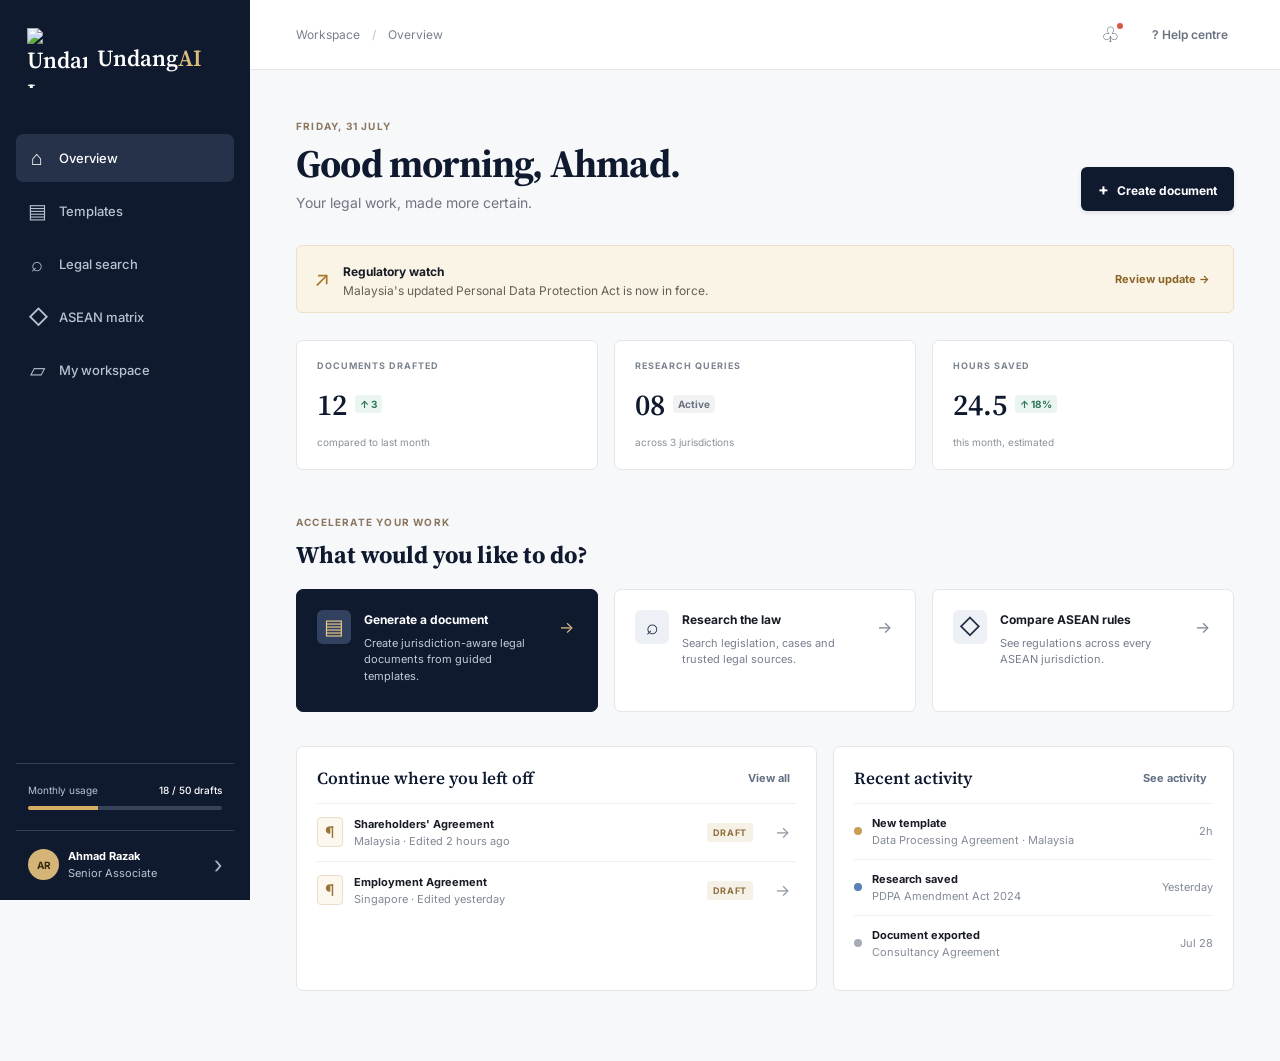
==== commit e0c4ad31: "rename" ====
--- a/outputs/undangai-legal-platform/index.html
+++ b/outputs/undangai-legal-platform/index.html
@@ -12,7 +12,7 @@
 <body>
   <div class="app-shell">
     <aside class="sidebar">
-      <a class="brand" href="#home" data-page="home"><img src="assets/logo.PNG" alt="UndangAI Logo" class="brand-logo"><span>Undang<span>AI</span></span></a>
+      <a class="brand" href="#home" data-page="home"><img src="assets/logo.png" alt="UndangAI Logo" class="brand-logo"><span>Undang<span>AI</span></span></a>
       <nav class="nav" aria-label="Primary navigation">
         <button class="nav-link active" data-page="home"><i>⌂</i> Overview</button>
         <button class="nav-link" data-page="templates"><i>▤</i> Templates</button>
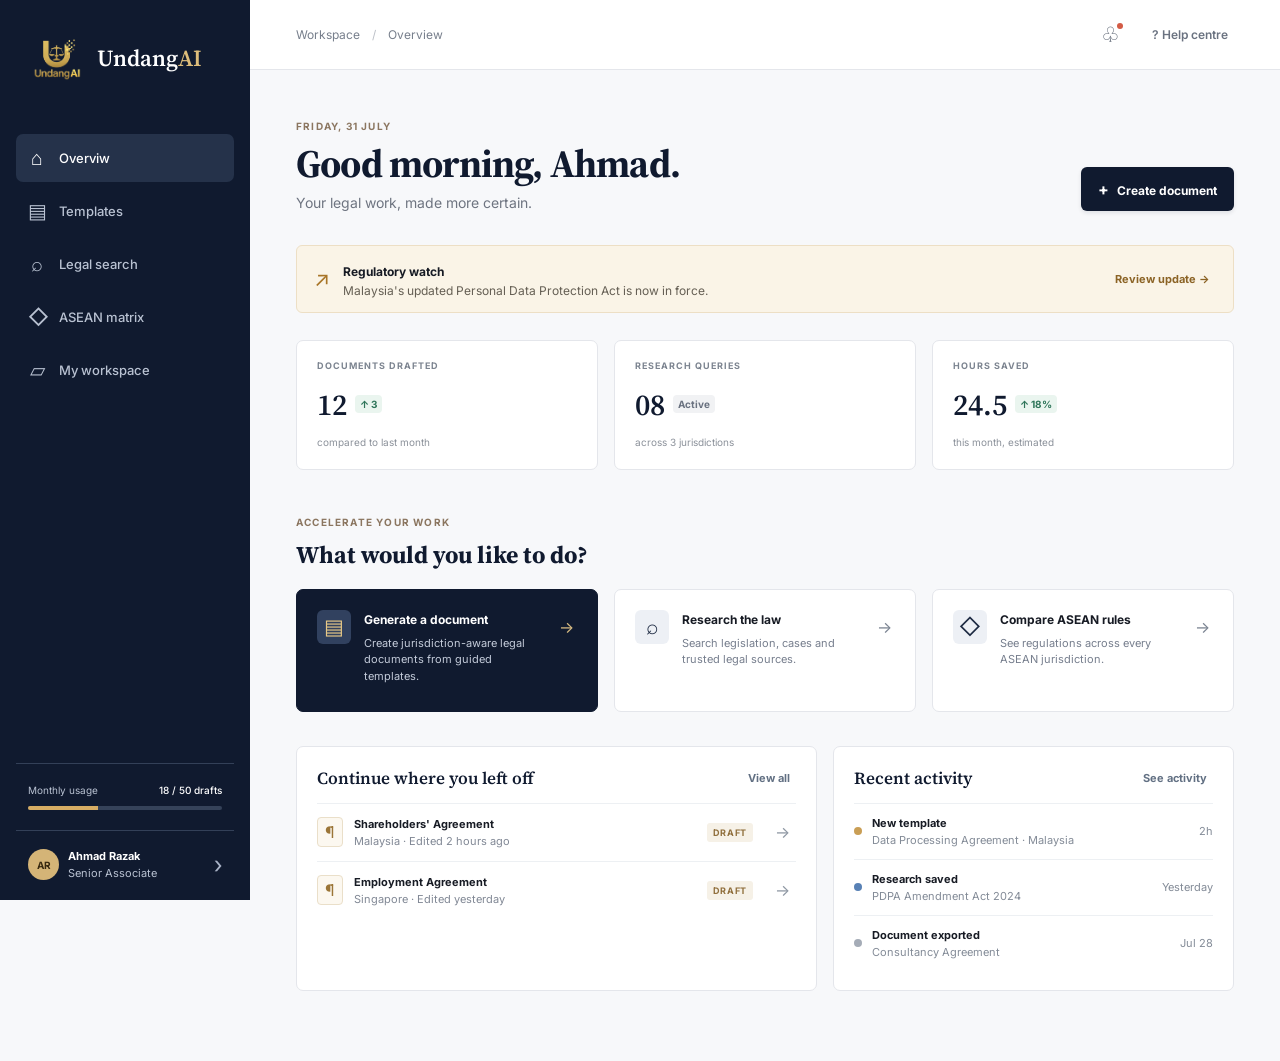
==== commit e93f27f1: "bug" ====
--- a/outputs/undangai-legal-platform/index.html
+++ b/outputs/undangai-legal-platform/index.html
@@ -14,7 +14,7 @@
     <aside class="sidebar">
       <a class="brand" href="#home" data-page="home"><img src="assets/logo.png" alt="UndangAI Logo" class="brand-logo"><span>Undang<span>AI</span></span></a>
       <nav class="nav" aria-label="Primary navigation">
-        <button class="nav-link active" data-page="home"><i>⌂</i> Overview</button>
+        <button class="nav-link active" data-page="home"><i>⌂</i> Overviw</button>
         <button class="nav-link" data-page="templates"><i>▤</i> Templates</button>
         <button class="nav-link" data-page="search"><i>⌕</i> Legal search</button>
         <button class="nav-link" data-page="matrix"><i>◇</i> ASEAN matrix</button>
